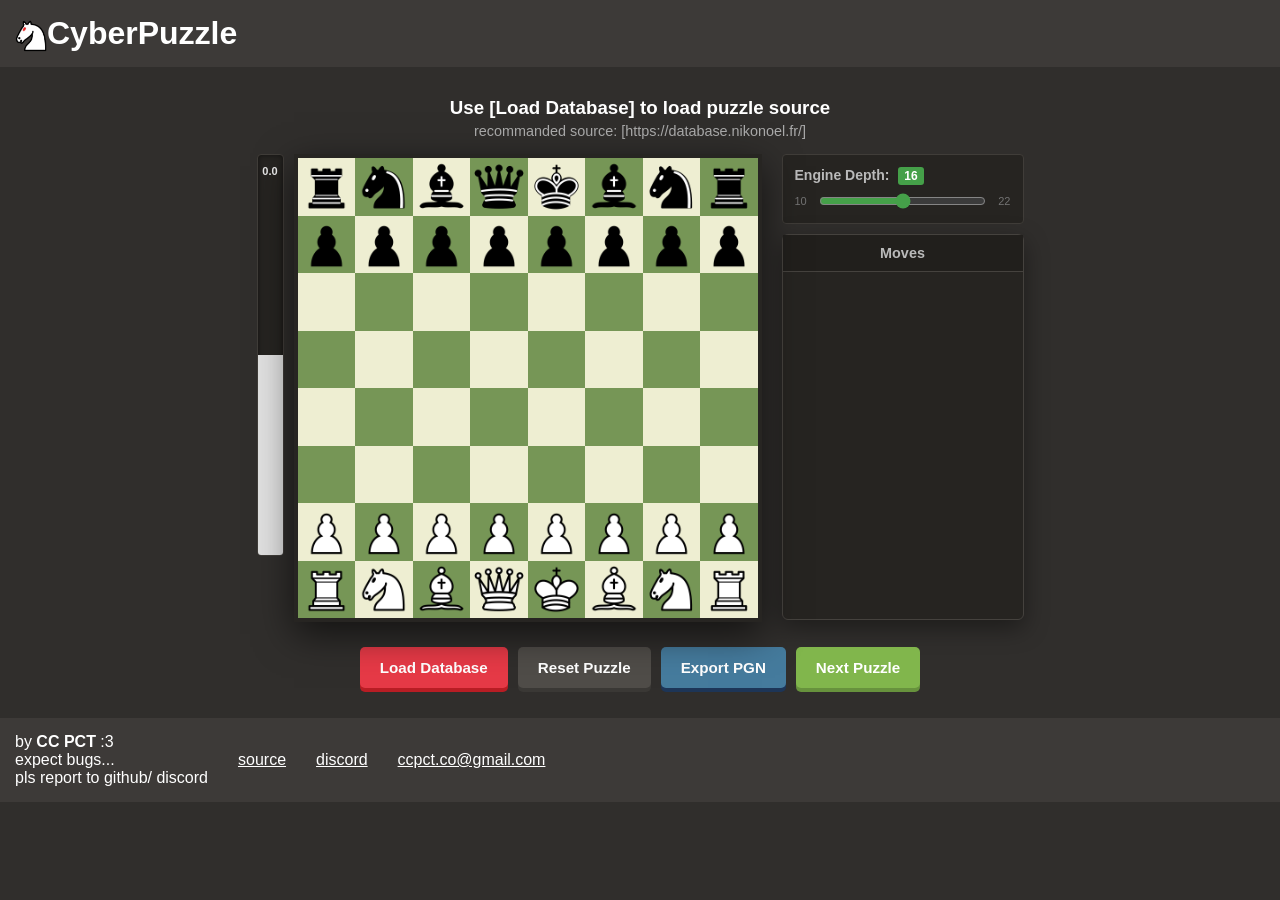
==== docs/index.html @ 75da6949 "add readme move files to docs folder" ====
<!DOCTYPE html>
<html lang="en">
<head>
    <meta charset="UTF-8">
    <meta name="viewport" content="width=device-width, initial-scale=1.0">
    <title>CyberPuzzle</title>
    <script src="chess.min.js"></script>
    <link rel="stylesheet" href="style.css">
</head>
<body>

    <div class="root">
        <header style="display: flex; justify-content: flex-start; align-items: center; gap: 30px; width: 100%; background: #3d3a38; padding: 15px; margin-bottom: 30px;">
            <h1 style="color: #ffffff; margin: 0;">
                <a href="https://ccpct.github.io/CyberChess/" style="color: inherit; text-decoration: none;">
                    <img src="favicon.ico" style="height: 1em; width: auto; vertical-align: middle;">CyberPuzzle
                </a>
            </h1>
        </header>

        <div class="meta-info">
            
            <h3 id="game-title" style="margin:0;">Loading</h3>
            <div id="turn-indicator" style="color: #aaa; font-size: 0.9rem; margin-top:4px;">-</div>
        </div>

        <div class="workspace-container" style="display: flex; gap: 20px; justify-content: center;">
            <div class="metaboard" style="display: flex; gap: 10px;">
                <div class="eval-bar-container">
                    <div id="eval-bar-fill" class="eval-bar-fill"></div>
                    <div id="eval-bar-text" class="eval-bar-text">0.0</div>
                </div>
                <div class="chessboard-wrapper">
                    <div class="chessboard" id="board"></div>
                    <div id="pieces-layer"></div>

                    <div id="promotion-modal" class="promotion-overlay">
                        <div class="promotion-box">
                            <h4>Promote Pawn</h4>
                            <div id="promotion-options"></div>
                        </div>
                    </div>
                </div>
            </div>
            <div>
                <div class="depth-selector-container">
                    <label for="depth-slider">Engine Depth: <span id="depth-value">16</span></label>
                    <div class="slider-wrapper">
                        <span class="depth-label-min">10</span>
                        <input type="range" id="depth-slider" min="10" max="22" value="16" step="1">
                        <span class="depth-label-max">22</span>
                    </div>
                </div>
                <div class="history-panel">
                    <div class="history-header">Moves</div>
                    <div class="history-moves-list" id="history-container"></div>
                </div>
            </div>
        </div>

        <div class="controls" style="margin-bottom: 30px;">
            <label class="custom-file-upload" style="background-color: #e63946; color: white; padding: 12px 20px; font-size: 0.95rem; cursor: pointer; border-radius: 5px; font-weight: bold; box-shadow: 0 4px 0 #b81d24; display: inline-flex; align-items: center; justify-content: center;">
                Load Database
                <input type="file" id="pgn-file-input" accept=".pgn" style="display: none;" onchange="handleDatabaseUpload(event)">
            </label>
            
            <button onclick="resetBoard()">Reset Puzzle</button>
            <button class="secondary" onclick="exportCurrentPGN()">Export PGN</button>
            <button class="primary" onclick="loadNewPuzzle()">Next Puzzle</button>
        </div>

        <footer style="display: flex; justify-content: flex-start; align-items: center;gap: 30px; width: 100%; background: #3d3a38; padding: 15px;">
            <div><p style="margin: 0;">
                by <strong>CC PCT</strong> :3<br>
                expect bugs...<br>
                pls report to github/ discord
            </p></div>
            
            <div><a href="https://github.com/CCPCT/CyberChess">source</a></div>
            <div><a href="https://discord.gg/chd39EdsxZ">discord</a></div>
            <div><a href="mailto:ccpct.co@gmail.com">ccpct.co@gmail.com</a></div>

        </footer>
    </div>

    <script src="puzzle-trainer.js"></script>
</body>
</html>
---- docs/style.css ----
:root {
    --light-square: #eeeed2;
    --dark-square: #769656;
    --selected-square: rgba(247, 247, 105, 0.6);
    --last-move-square: rgba(186, 202, 43, 0.5);
    --board-border: #272522;
}
body {
    font-family: 'Segoe UI', Tahoma, Geneva, Verdana, sans-serif;
    background-color: #302e2c;
    color: #fff;
    display: flex;
    flex-direction: column;
    align-items: center;
    justify-content: center;
    min-height: 100vh;
    margin: 0;
    padding: 20px;
    box-sizing: border-box;
}

a {color: white;text-decoration: underline;}
  a:hover {color: gray;text-decoration: underline;}
  a:active {color: gray;text-decoration: underline;}
  a:visited {color: white;text-decoration: underline;}
    


.meta-info { text-align: center; margin-bottom: 15px; min-height: 40px; }

/* Main Workspace layout rules for Side-by-Side look */

@media (max-width: 700px) {
    .workspace-container {
        flex-direction: column;
        align-items: center;
    }
}

.chessboard-wrapper {
    position: relative;
    width: 90vw; height: 90vw;
    max-width: 460px; max-height: 460px;
    border: 4px solid var(--board-border);
    box-shadow: 0 12px 36px rgba(0,0,0,0.6);
    flex-shrink: 0;
}

.game-container {
    display: flex;
    align-items: stretch;
    gap: 10px;
}

.eval-bar-container {
    width: 25px;
    height: 400px; /* Match this to your chessboard's height */
    background-color: #262421; /* Black side color */
    position: relative;
    border-radius: 4px;
    overflow: hidden;
    border: 1px solid #403d39;
    box-shadow: inset 0 0 5px rgba(0,0,0,0.5);
}

.eval-bar-fill {
    width: 100%;
    height: 50%; /* Starts at 50% (Equal match) */
    background-color: #e1e1e1; /* White side color */
    position: absolute;
    bottom: 0; /* Animates from the bottom up */
    transition: height 0.4s ease-out; /* Smooth transition when eval changes */
}

.eval-bar-text {
    position: absolute;
    width: 100%;
    text-align: center;
    font-family: sans-serif;
    font-size: 11px;
    font-weight: bold;
    z-index: 2;
    pointer-events: none;
    /* Centered vertically, but shifts depending on who is winning */
    top: 10px; 
    color: #262421; /* Dark text on white background */
}

.chessboard { display: grid; grid-template-columns: repeat(8, 1fr); grid-template-rows: repeat(8, 1fr); width: 100%; height: 100%; user-select: none; }
#pieces-layer { position: absolute; top: 0; left: 0; width: 100%; height: 100%; z-index: 5; pointer-events: none; }
.square { position: relative; cursor: pointer; }
.light { background-color: var(--light-square); }
.dark { background-color: var(--dark-square); }
.square.selected::before { content: ''; position: absolute; top: 0; left: 0; right: 0; bottom: 0; background-color: var(--selected-square); z-index: 1; }
.square.last-move::before { content: ''; position: absolute; top: 0; left: 0; right: 0; bottom: 0; background-color: var(--last-move-square); z-index: 1; }
.legal-dot { width: 24%; height: 24%; background-color: rgba(0, 0, 0, 0.15); border-radius: 50%; position: absolute; top: 38%; left: 38%; z-index: 3; pointer-events: none; }
.square.has-piece .legal-dot { width: 87%; height: 87%; top: 0%; left: 0%; border: 4px solid rgba(0, 0, 0, 0.15); background-color: transparent; border-radius: 50%; }
.piece { position: absolute; width: 12.5%; height: 12.5%; background-size: contain; background-repeat: no-repeat; background-position: center; z-index: 5; pointer-events: none; }
.move-badge { position: absolute; top: -5px; right: -5px; width: 22px; height: 22px; border-radius: 50%; z-index: 10; display: flex; align-items: center; justify-content: center; font-size: 0.85rem; box-shadow: 0 2px 5px rgba(0,0,0,0.4); font-weight: bold; }
.badge-best { background-color: #8CB939; color: white; }
.badge-excellent { background-color: #8CB939; color: white; }
.badge-good { background-color: #8FB187; color: white; }
.badge-inaccuracy { background-color: #FBC020; color: white; }
.badge-mistake { background-color: #F48802; color: white; }
.badge-blunder { background-color: #D12533; color: white; }
.badge-checkmate { background-color: #302F2B; color: white; }
.badge-draw { background-color: #F9F9F9; color: #010101; }

.root {
  /* Forces the div to take up the full browser window size */
  width: 100vw;
  height: 100vh;
  
  /* Ensures it stays in place even if the page content grows */
  position: fixed;
  top: 0;
  left: 0;
  
  /* Optional: Prevents scrollbars if the content exceeds the screen */
  overflow: auto; 
}

/* --- Move History Panel Custom Styling --- */
.history-panel {
    width: 240px;
    height: 384px;
    background-color: #262421;
    border-radius: 6px;
    border: 1px solid #45423e;
    display: flex;
    flex-direction: column;
    box-shadow: 0 8px 24px rgba(0,0,0,0.4);
}
@media (max-width: 700px) {
    .history-panel { width: 100%; max-width: 468px; height: 160px; }
}
.history-header {
    background-color: #211f1c;
    padding: 10px;
    font-size: 0.9rem;
    font-weight: bold;
    color: #bababa;
    border-bottom: 1px solid #45423e;
    text-align: center;
}
.history-moves-list {
    flex-grow: 1;
    overflow-y: auto;
    padding: 10px;
}
.move-row {
    display: flex;
    padding: 6px 4px;
    font-size: 0.9rem;
    border-bottom: 1px solid #2d2b28;
}
.move-number { width: 40px; color: #757575; font-weight: bold; }
.move-clickable {
    flex: 1;
    padding: 2px 6px;
    cursor: pointer;
    border-radius: 3px;
    color: #dadada;
}
.move-clickable:hover { background-color: #383531; color: #fff; }
.move-clickable.active-history-move {
    background-color: #457b9d !important;
    color: #fff !important;
    font-weight: bold;
}

.controls { margin-top: 25px; display: flex; gap: 10px; flex-wrap: wrap; justify-content: center; }
button { background-color: #4f4c48; color: white; border: none; padding: 12px 20px; font-size: 0.95rem; cursor: pointer; border-radius: 5px; font-weight: bold; box-shadow: 0 4px 0 #3a3835; }
button.primary { background-color: #81b64c; box-shadow: 0 4px 0 #67923d; }
button.secondary { background-color: #457b9d; box-shadow: 0 4px 0 #1d3557; }
button:hover { opacity: 0.9; }
button:active { transform: translateY(2px); box-shadow: none; }

.promotion-overlay {
    display: none; position: absolute; top: 0; left: 0; width: 100%; height: 100%; 
    background: rgba(0, 0, 0, 0.65); z-index: 100; justify-content: center; align-items: center;
}
.promotion-box { background: #262421; padding: 16px; border-radius: 6px; text-align: center; border: 2px solid #45423e; }
.promotion-box h4 { margin: 0 0 12px 0; color: #bababa; font-size: 0.95rem; }
#promotion-options { display: flex; gap: 8px; }
.promo-choice-btn { width: 56px; height: 56px; cursor: pointer; background-color: #312e2b; border: 1px solid #45423e; border-radius: 4px; }
.promo-choice-btn:hover { background-color: #45423e; }

.depth-selector-container {
    background-color: #262421;
    color: #bababa;
    padding: 12px;
    border-radius: 4px;
    font-family: sans-serif;
    font-size: 14px;
    margin-bottom: 10px;
    border: 1px solid #403d39;
}

.depth-selector-container label {
    display: block;
    margin-bottom: 8px;
    font-weight: bold;
}

#depth-value {
    color: #fff;
    background-color: #45a049;
    padding: 2px 6px;
    border-radius: 3px;
    font-size: 12px;
    margin-left: 5px;
}

.slider-wrapper {
    display: flex;
    align-items: center;
    gap: 10px;
}

#depth-slider {
    flex-grow: 1;
    cursor: pointer;
    accent-color: #45a049; /* Green slider handle matching modern chess UIs */
}

.depth-label-min, .depth-label-max {
    font-size: 11px;
    color: #737373;
}
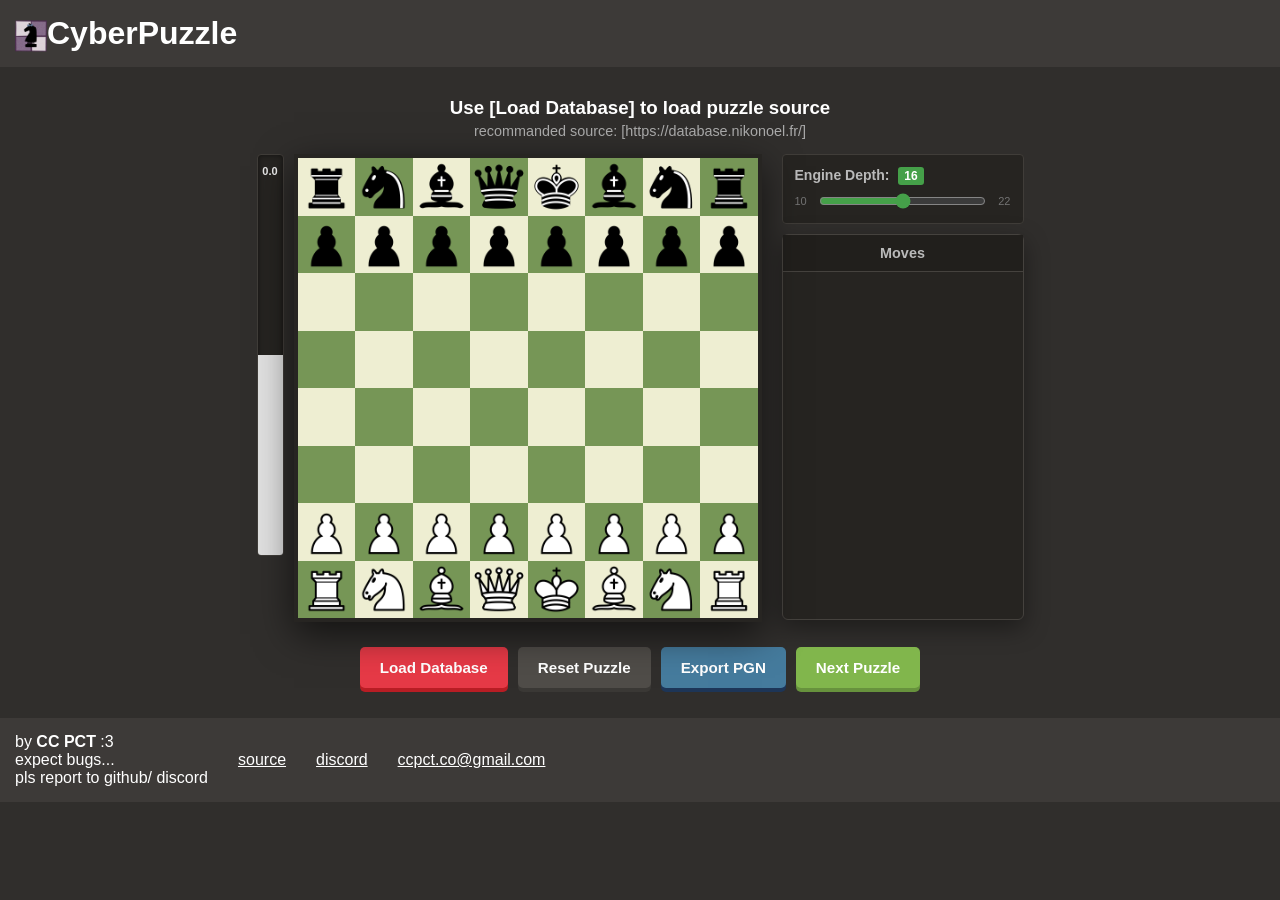
==== commit ad526369: "update icon change readme.md" ====
--- a/docs/index.html
+++ b/docs/index.html
@@ -5,6 +5,7 @@
     <meta name="viewport" content="width=device-width, initial-scale=1.0">
     <title>CyberPuzzle</title>
     <script src="chess.min.js"></script>
+    <link rel="icon" type="image/x-icon" href="favicon.ico">
     <link rel="stylesheet" href="style.css">
 </head>
 <body>
